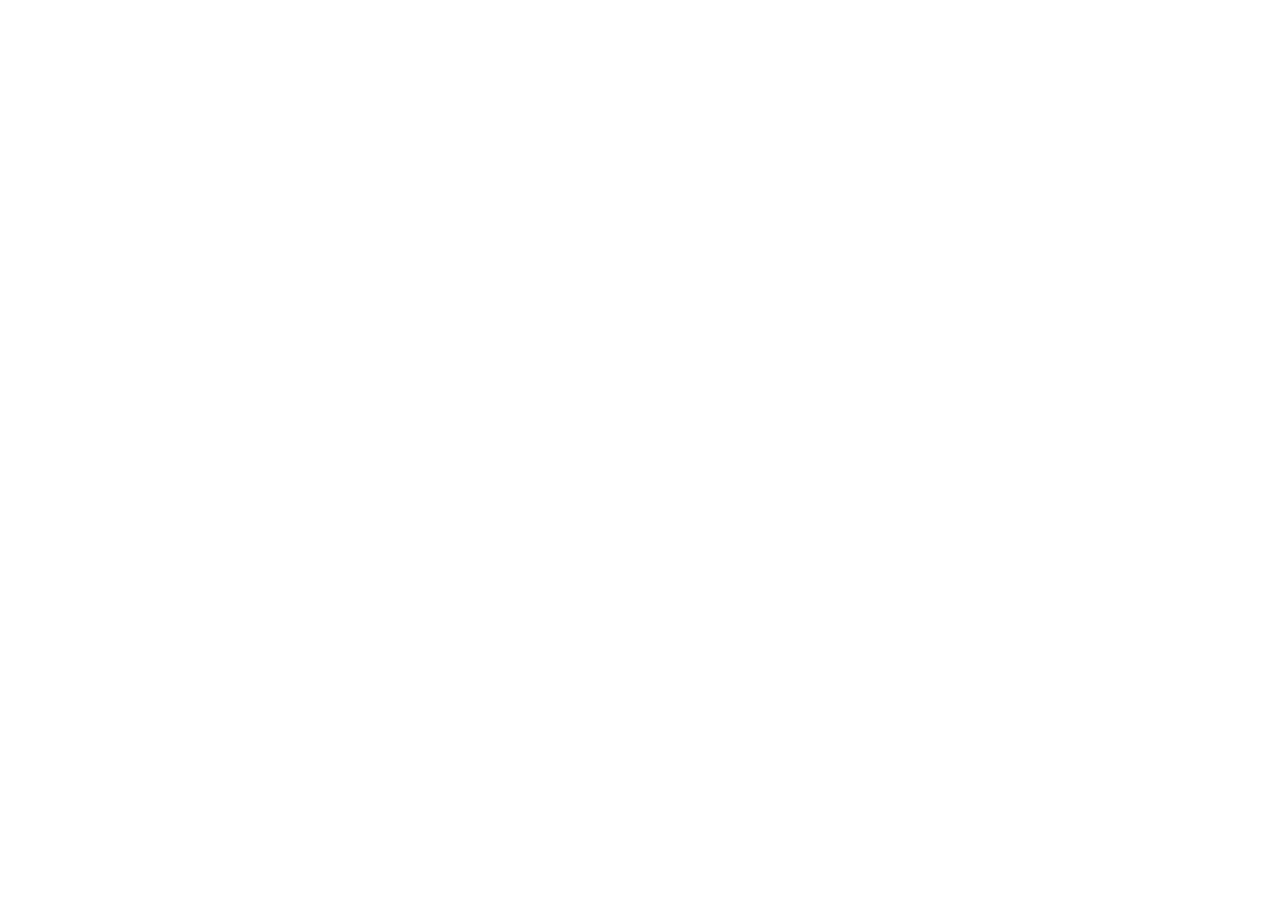
==== index.html @ d9aaab28 "chore: initial project setup" ====
<!doctype html>
<html lang="en">
  <head>
    <meta charset="UTF-8" />
    <meta name="viewport" content="width=device-width, initial-scale=1" />
    <title></title>
    <link href="css/style.css" rel="stylesheet" />
  </head>
  <body></body>
</html>
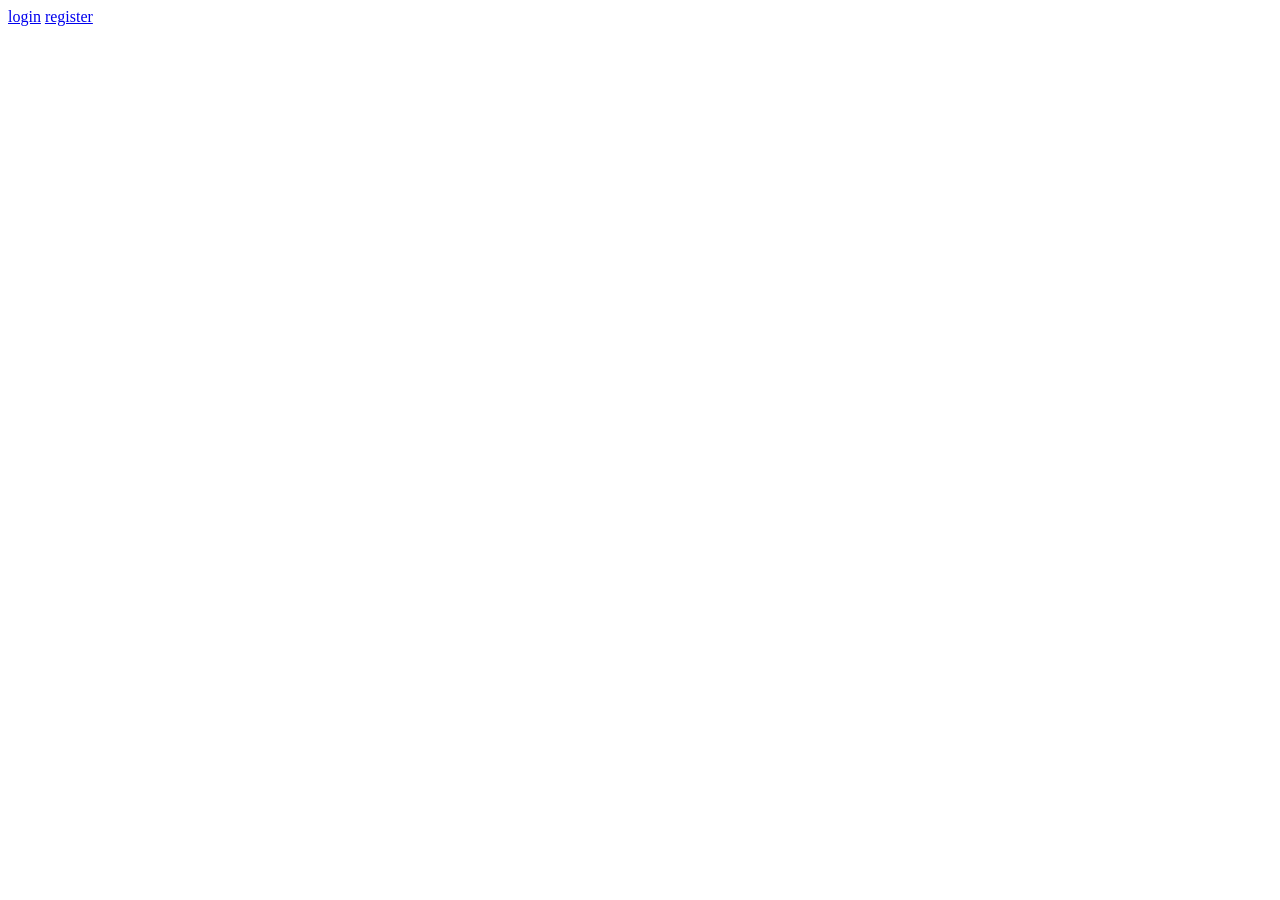
==== commit 44cce326: "chore(ui): add test button to navigation login and register pages" ====
--- a/index.html
+++ b/index.html
@@ -6,5 +6,8 @@
     <title></title>
     <link href="css/style.css" rel="stylesheet" />
   </head>
-  <body></body>
+  <body>
+    <a href="pages/login.html">login</a>
+    <a href="pages/register.html">register</a>
+  </body>
 </html>
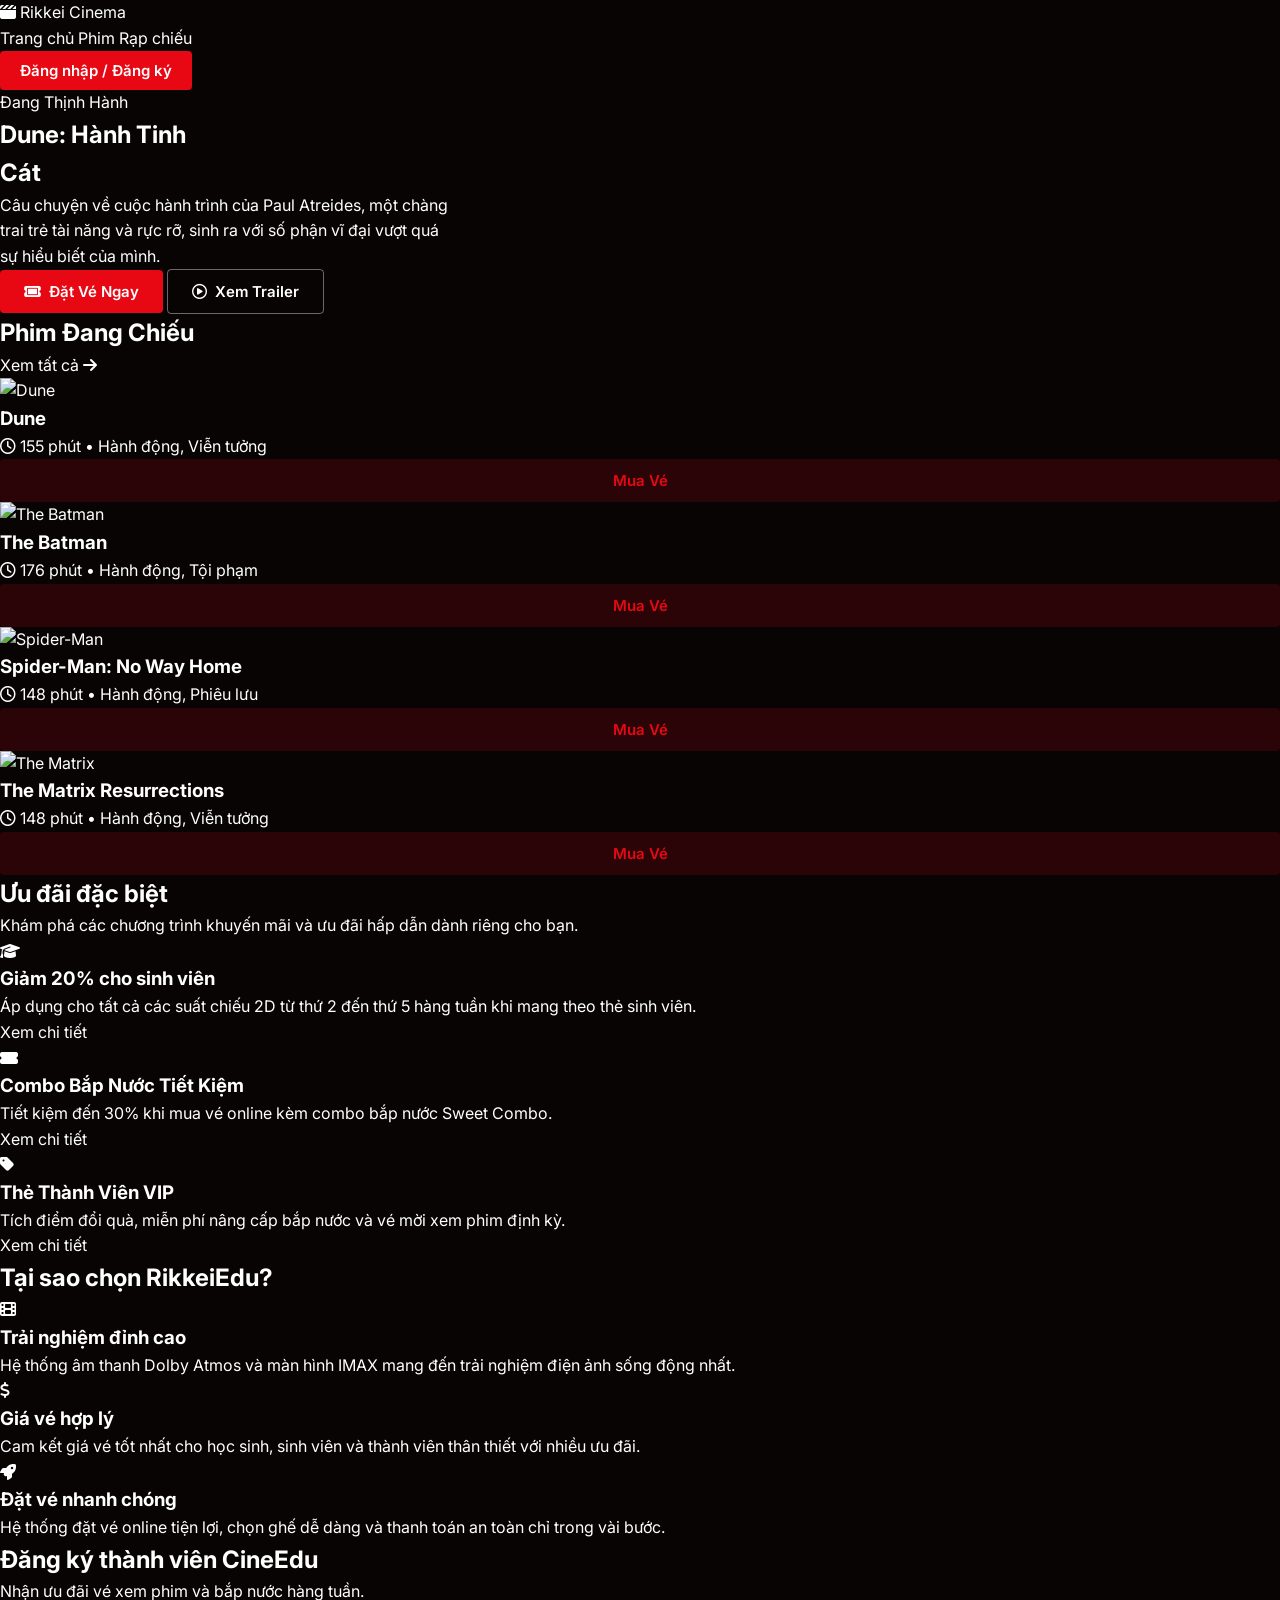
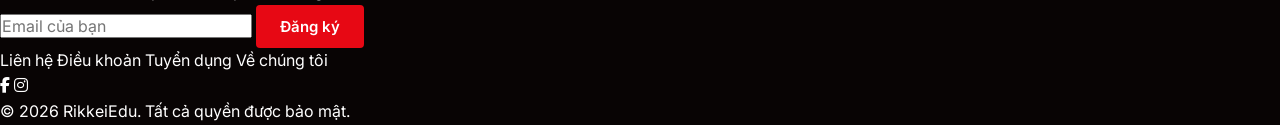
==== commit 5266926e: "feat(ui): implement home page ui" ====
--- a/index.html
+++ b/index.html
@@ -1,13 +1,321 @@
 <!doctype html>
-<html lang="en">
+<html lang="vi">
   <head>
     <meta charset="UTF-8" />
-    <meta name="viewport" content="width=device-width, initial-scale=1" />
-    <title></title>
-    <link href="css/style.css" rel="stylesheet" />
+    <meta name="viewport" content="width=device-width, initial-scale=1.0" />
+    <link rel="stylesheet" href="./styles/index.css" />
+    <link rel="stylesheet" href="./styles/components/toast.css" />
+    <link rel="stylesheet" href="./styles/components/notificationModal.css" />
+    <link rel="stylesheet" href="./styles/pages/home.css" />
+    <link rel="preconnect" href="https://fonts.googleapis.com" />
+    <link rel="preconnect" href="https://fonts.gstatic.com" crossorigin />
+    <link
+      href="https://fonts.googleapis.com/css2?family=Inter:ital,opsz,wght@0,14..32,100..900;1,14..32,100..900&display=swap"
+      rel="stylesheet"
+    />
+    <link
+      rel="stylesheet"
+      href="https://cdnjs.cloudflare.com/ajax/libs/font-awesome/6.4.2/css/all.min.css"
+    />
+    <title>Rikkei Cinema - Đặt vé xem phim trực tuyến</title>
   </head>
+
   <body>
-    <a href="pages/login.html">login</a>
-    <a href="pages/register.html">register</a>
+    <!-- Header -->
+    <header class="header" id="header">
+      <div class="header-container">
+        <div class="logo">
+          <i class="fa-solid fa-clapperboard"></i>
+          <a href="index.html" class="logo-text">Rikkei <span>Cinema</span></a>
+        </div>
+
+        <nav class="navbar">
+          <a href="#home" class="nav-link active">Trang chủ</a>
+          <a href="#now-showing" class="nav-link">Phim</a>
+          <a href="#special-offers" class="nav-link">Rạp chiếu</a>
+        </nav>
+
+        <div class="header-actions">
+          <button class="btn btn-primary btn-header"></button>
+        </div>
+      </div>
+    </header>
+
+    <main>
+      <!-- Hero Section -->
+      <section class="hero" id="home">
+        <div class="hero-background"></div>
+        <div class="container hero-container">
+          <div class="hero-content">
+            <span class="hero-badge"
+              ><span class="dot"></span> Đang Thịnh Hành</span
+            >
+            <h1 class="hero-title" id="hero-title">Dune: Hành Tinh<br />Cát</h1>
+            <p class="hero-description" id="hero-description">
+              Câu chuyện về cuộc hành trình của Paul Atreides, một chàng<br />trai
+              trẻ tài năng và rực rỡ, sinh ra với số phận vĩ đại vượt quá<br />sự
+              hiểu biết của mình.
+            </p>
+            <div class="hero-buttons">
+              <button class="btn btn-primary" id="btn-book-ticket">
+                <i class="fa-solid fa-ticket"></i>
+                Đặt Vé Ngay
+              </button>
+              <button class="btn btn-secondary" id="btn-watch-trailer">
+                <i class="fa-regular fa-circle-play"></i>
+                Xem Trailer
+              </button>
+            </div>
+          </div>
+        </div>
+      </section>
+
+      <!-- Now Showing Section -->
+      <section class="now-showing" id="now-showing">
+        <div class="container">
+          <div class="section-header space-between">
+            <h2 class="section-title">Phim Đang Chiếu</h2>
+            <a href="#now-showing" class="link-view-all"
+              >Xem tất cả <i class="fa-solid fa-arrow-right"></i
+            ></a>
+          </div>
+
+          <div class="movies-grid" id="movies-grid">
+            <!-- Movie 1 -->
+            <div class="movie-card">
+              <div class="movie-poster">
+                <img
+                  src="https://image.tmdb.org/t/p/w500/d5NXSklXo0qyIYkgV94XAgMIckC.jpg"
+                  alt="Dune"
+                />
+              </div>
+              <div class="movie-info">
+                <h3 class="movie-title">Dune</h3>
+                <div class="movie-meta">
+                  <span><i class="fa-regular fa-clock"></i> 155 phút</span>
+                  <span class="movie-dot">&bull;</span>
+                  <span class="movie-genre">Hành động, Viễn tưởng</span>
+                </div>
+                <button class="btn btn-book">Mua Vé</button>
+              </div>
+            </div>
+
+            <!-- Movie 2 -->
+            <div class="movie-card">
+              <div class="movie-poster">
+                <img
+                  src="https://image.tmdb.org/t/p/w500/74xTEgt7R36Fpooo50r9T25onhq.jpg"
+                  alt="The Batman"
+                />
+              </div>
+              <div class="movie-info">
+                <h3 class="movie-title">The Batman</h3>
+                <div class="movie-meta">
+                  <span><i class="fa-regular fa-clock"></i> 176 phút</span>
+                  <span class="movie-dot">&bull;</span>
+                  <span class="movie-genre">Hành động, Tội phạm</span>
+                </div>
+                <button class="btn btn-book">Mua Vé</button>
+              </div>
+            </div>
+
+            <!-- Movie 3 -->
+            <div class="movie-card">
+              <div class="movie-poster">
+                <img
+                  src="https://image.tmdb.org/t/p/w500/1g0dhYtq4irTY1GPXvft6k4YLjm.jpg"
+                  alt="Spider-Man"
+                />
+              </div>
+              <div class="movie-info">
+                <h3 class="movie-title">Spider-Man: No Way Home</h3>
+                <div class="movie-meta">
+                  <span><i class="fa-regular fa-clock"></i> 148 phút</span>
+                  <span class="movie-dot">&bull;</span>
+                  <span class="movie-genre">Hành động, Phiêu lưu</span>
+                </div>
+                <button class="btn btn-book">Mua Vé</button>
+              </div>
+            </div>
+
+            <!-- Movie 4 -->
+            <div class="movie-card">
+              <div class="movie-poster">
+                <img
+                  src="https://image.tmdb.org/t/p/w500/8c4a8kE7PizaGQQnditMmI1xbRp.jpg"
+                  alt="The Matrix"
+                />
+              </div>
+              <div class="movie-info">
+                <h3 class="movie-title">The Matrix Resurrections</h3>
+                <div class="movie-meta">
+                  <span><i class="fa-regular fa-clock"></i> 148 phút</span>
+                  <span class="movie-dot">&bull;</span>
+                  <span class="movie-genre">Hành động, Viễn tưởng</span>
+                </div>
+                <button class="btn btn-book">Mua Vé</button>
+              </div>
+            </div>
+          </div>
+        </div>
+      </section>
+
+      <!-- Special Offers Section -->
+      <section class="special-offers" id="special-offers">
+        <div class="container">
+          <div class="section-header text-center">
+            <h2 class="section-title">Ưu đãi đặc biệt</h2>
+            <p class="section-subtitle">
+              Khám phá các chương trình khuyến mãi và ưu đãi hấp dẫn dành riêng
+              cho bạn.
+            </p>
+          </div>
+
+          <div class="offers-grid">
+            <div class="offer-card">
+              <div class="offer-icon">
+                <i class="fa-solid fa-graduation-cap"></i>
+              </div>
+              <h3>Giảm 20% cho sinh viên</h3>
+              <p>
+                Áp dụng cho tất cả các suất chiếu 2D từ thứ 2 đến thứ 5 hàng
+                tuần khi mang theo thẻ sinh viên.
+              </p>
+              <a href="#" class="offer-link">Xem chi tiết</a>
+            </div>
+
+            <div class="offer-card">
+              <div class="offer-icon">
+                <i class="fa-solid fa-ticket-simple"></i>
+              </div>
+              <h3>Combo Bắp Nước Tiết Kiệm</h3>
+              <p>
+                Tiết kiệm đến 30% khi mua vé online kèm combo bắp nước Sweet
+                Combo.
+              </p>
+              <a href="#" class="offer-link">Xem chi tiết</a>
+            </div>
+
+            <div class="offer-card">
+              <div class="offer-icon">
+                <i class="fa-solid fa-tag"></i>
+              </div>
+              <h3>Thẻ Thành Viên VIP</h3>
+              <p>
+                Tích điểm đổi quà, miễn phí nâng cấp bắp nước và vé mời xem phim
+                định kỳ.
+              </p>
+              <a href="#" class="offer-link">Xem chi tiết</a>
+            </div>
+          </div>
+        </div>
+      </section>
+
+      <!-- Why Choose Us Section -->
+      <section class="why-choose-us" id="about">
+        <div class="container">
+          <div class="section-header text-center">
+            <h2 class="section-title">Tại sao chọn RikkeiEdu?</h2>
+          </div>
+
+          <div class="features-grid">
+            <div class="feature-card">
+              <div class="feature-icon">
+                <i class="fa-solid fa-film"></i>
+              </div>
+              <h3>Trải nghiệm đỉnh cao</h3>
+              <p>
+                Hệ thống âm thanh Dolby Atmos và màn hình IMAX mang đến trải
+                nghiệm điện ảnh sống động nhất.
+              </p>
+            </div>
+
+            <div class="feature-card">
+              <div class="feature-icon">
+                <i class="fa-solid fa-dollar-sign"></i>
+              </div>
+              <h3>Giá vé hợp lý</h3>
+              <p>
+                Cam kết giá vé tốt nhất cho học sinh, sinh viên và thành viên
+                thân thiết với nhiều ưu đãi.
+              </p>
+            </div>
+
+            <div class="feature-card">
+              <div class="feature-icon">
+                <i class="fa-solid fa-rocket"></i>
+              </div>
+              <h3>Đặt vé nhanh chóng</h3>
+              <p>
+                Hệ thống đặt vé online tiện lợi, chọn ghế dễ dàng và thanh toán
+                an toàn chỉ trong vài bước.
+              </p>
+            </div>
+          </div>
+        </div>
+      </section>
+
+      <!-- Newsletter Section -->
+      <section class="newsletter" id="newsletter">
+        <div class="container">
+          <div class="newsletter-content">
+            <div class="newsletter-text">
+              <h2>Đăng ký thành viên CineEdu</h2>
+              <p>Nhận ưu đãi vé xem phim và bắp nước hàng tuần.</p>
+            </div>
+            <form class="newsletter-form" id="newsletter-form">
+              <div class="newsletter-input-group">
+                <input
+                  type="email"
+                  id="newsletter-email"
+                  placeholder="Email của bạn"
+                  required
+                />
+                <button type="submit" class="btn btn-primary">Đăng ký</button>
+              </div>
+            </form>
+          </div>
+        </div>
+      </section>
+    </main>
+    <div id="toast-container"></div>
+    <div id="noti-modal" class="hide modal--confirm">
+      <div class="noti-content">
+        <div class="noti-title">
+          <span> <i class="fa-solid fa-circle-info"></i> </span>
+          <i class="fa-solid fa-xmark"></i>
+        </div>
+
+        <div class="noti-message">
+          <span></span>
+        </div>
+
+        <div class="noti-actions"></div>
+      </div>
+    </div>
+    <!-- Footer -->
+    <footer class="footer">
+      <div class="container">
+        <div class="footer-content">
+          <div class="footer-links-inline">
+            <a href="#">Liên hệ</a>
+            <a href="#">Điều khoản</a>
+            <a href="#">Tuyển dụng</a>
+            <a href="#">Về chúng tôi</a>
+          </div>
+          <div class="social-links">
+            <a href="#"><i class="fa-brands fa-facebook-f"></i></a>
+            <a href="#"><i class="fa-brands fa-instagram"></i></a>
+          </div>
+        </div>
+
+        <div class="footer-bottom">
+          <p>&copy; 2026 RikkeiEdu. Tất cả quyền được bảo mật.</p>
+        </div>
+      </div>
+    </footer>
+
+    <!-- Scripts -->
+    <script type="module" src="./scripts/pages/homePage.js"></script>
   </body>
 </html>
--- a/styles/index.css
+++ b/styles/index.css
@@ -0,0 +1,6 @@
+/* Main styles */
+@import url("./base/variables.css");
+@import url("./base/reset.css");
+@import url("./base/typography.css");
+@import url("./components/button.css");
+@import url("./components/toast.css");
--- a/styles/components/toast.css
+++ b/styles/components/toast.css
@@ -0,0 +1,42 @@
+#toast-container {
+  position: fixed;
+  top: 20px;
+  right: 20px;
+  display: flex;
+  flex-direction: column;
+  gap: 12px;
+  z-index: 9999;
+}
+
+.toast {
+  font-family: "Inter", sans-serif;
+  min-width: 300px;
+  padding: 16px 20px;
+  border-radius: 10px;
+  color: white;
+  background: #2f3a4a;
+  box-shadow: 0 10px 25px rgba(0, 0, 0, 0.2);
+
+  transform: translateX(120%);
+  opacity: 0;
+  transition: all 0.4s ease;
+}
+
+.toast.success {
+  border-left: 5px solid #22c55e;
+}
+
+.toast.error {
+  border-left: 5px solid #ef4444;
+}
+
+.toast.show {
+  transform: translateX(0);
+  opacity: 1;
+}
+
+/* slide out */
+.toast.hide {
+  transform: translateX(120%);
+  opacity: 0;
+}
--- a/styles/components/notificationModal.css
+++ b/styles/components/notificationModal.css
@@ -0,0 +1,109 @@
+/* Floating Notification Modal - Unified styling for all pages */
+
+#noti-modal {
+  position: fixed;
+  inset: 0;
+  background: rgba(0, 0, 0, 0.6);
+  z-index: 10000;
+  width: 100%;
+  height: 100%;
+  display: flex;
+  justify-content: center;
+  align-items: center;
+}
+
+.modal--confirm .noti-actions {
+  display: flex;
+}
+
+.modal--info .noti-actions {
+  display: none;
+}
+
+.noti-content {
+  background: var(--noti-bg, var(--home-bg-card, var(--bg-card)));
+  border: 1px solid var(--noti-border, var(--home-border-card, var(--border-card)));
+  padding: 24px;
+  border-radius: 12px;
+  width: 420px;
+  display: flex;
+  flex-direction: column;
+  gap: 20px;
+  box-shadow: 0 20px 50px rgba(0, 0, 0, 0.5);
+}
+
+.noti-title {
+  display: flex;
+  justify-content: space-between;
+  align-items: center;
+  font-weight: 600;
+  font-size: 1.125rem;
+  color: var(--noti-text-main, var(--home-text-main, var(--text-main)));
+}
+
+.noti-title span {
+  display: flex;
+  align-items: center;
+  gap: 10px;
+}
+
+.noti-title i:first-child {
+  color: var(--noti-primary, var(--primary-red));
+}
+
+.noti-title .fa-xmark {
+  cursor: pointer;
+  color: var(--noti-text-muted, var(--home-text-muted, var(--text-muted)));
+  transition: color 0.2s;
+}
+
+.noti-title .fa-xmark:hover {
+  color: var(--noti-text-main, var(--home-text-main, var(--text-main)));
+}
+
+.noti-message {
+  font-size: 0.9375rem;
+  color: var(--noti-text-muted, var(--home-text-muted, var(--text-muted)));
+  border-top: 1px solid var(--noti-border, var(--home-border-card, var(--border-card)));
+  border-bottom: 1px solid var(--noti-border, var(--home-border-card, var(--border-card)));
+  padding: 20px 0;
+  line-height: 1.6;
+}
+
+#noti-modal.hide {
+  display: none;
+}
+
+.noti-actions {
+  display: flex;
+  justify-content: flex-end;
+  gap: 12px;
+}
+
+.noti-actions .btn {
+  padding: 10px 20px;
+  border-radius: 6px;
+  font-weight: 600;
+  cursor: pointer;
+  transition: all 0.2s;
+  border: none;
+}
+
+.noti-actions .btn.cancel {
+  background: transparent;
+  color: var(--noti-text-main, var(--home-text-main, var(--text-main)));
+  border: 1px solid var(--noti-border, var(--home-border-card, var(--border-card)));
+}
+
+.noti-actions .btn.cancel:hover {
+  background: rgba(255, 255, 255, 0.05);
+}
+
+.noti-actions .btn.confirm {
+  background: var(--noti-primary, var(--primary-red));
+  color: white;
+}
+
+.noti-actions .btn.confirm:hover {
+  background: var(--primary-red-hover);
+}
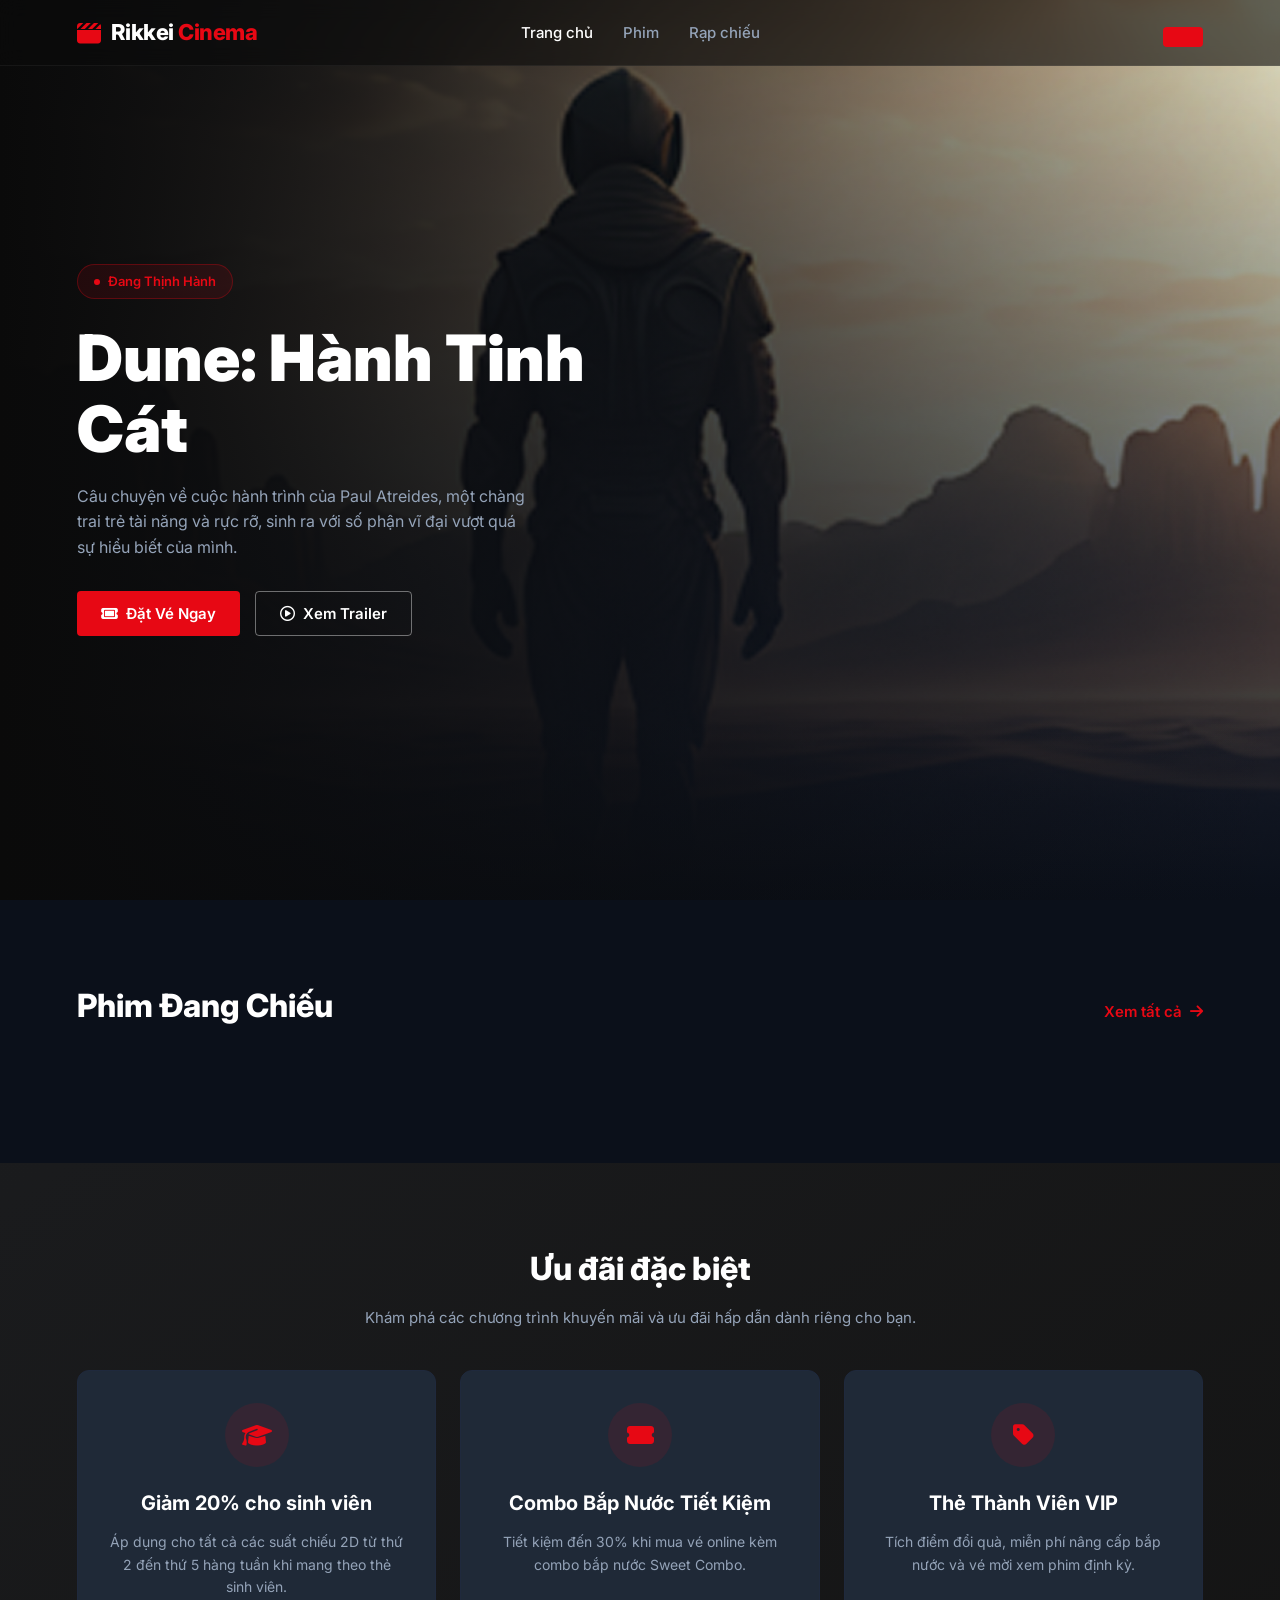
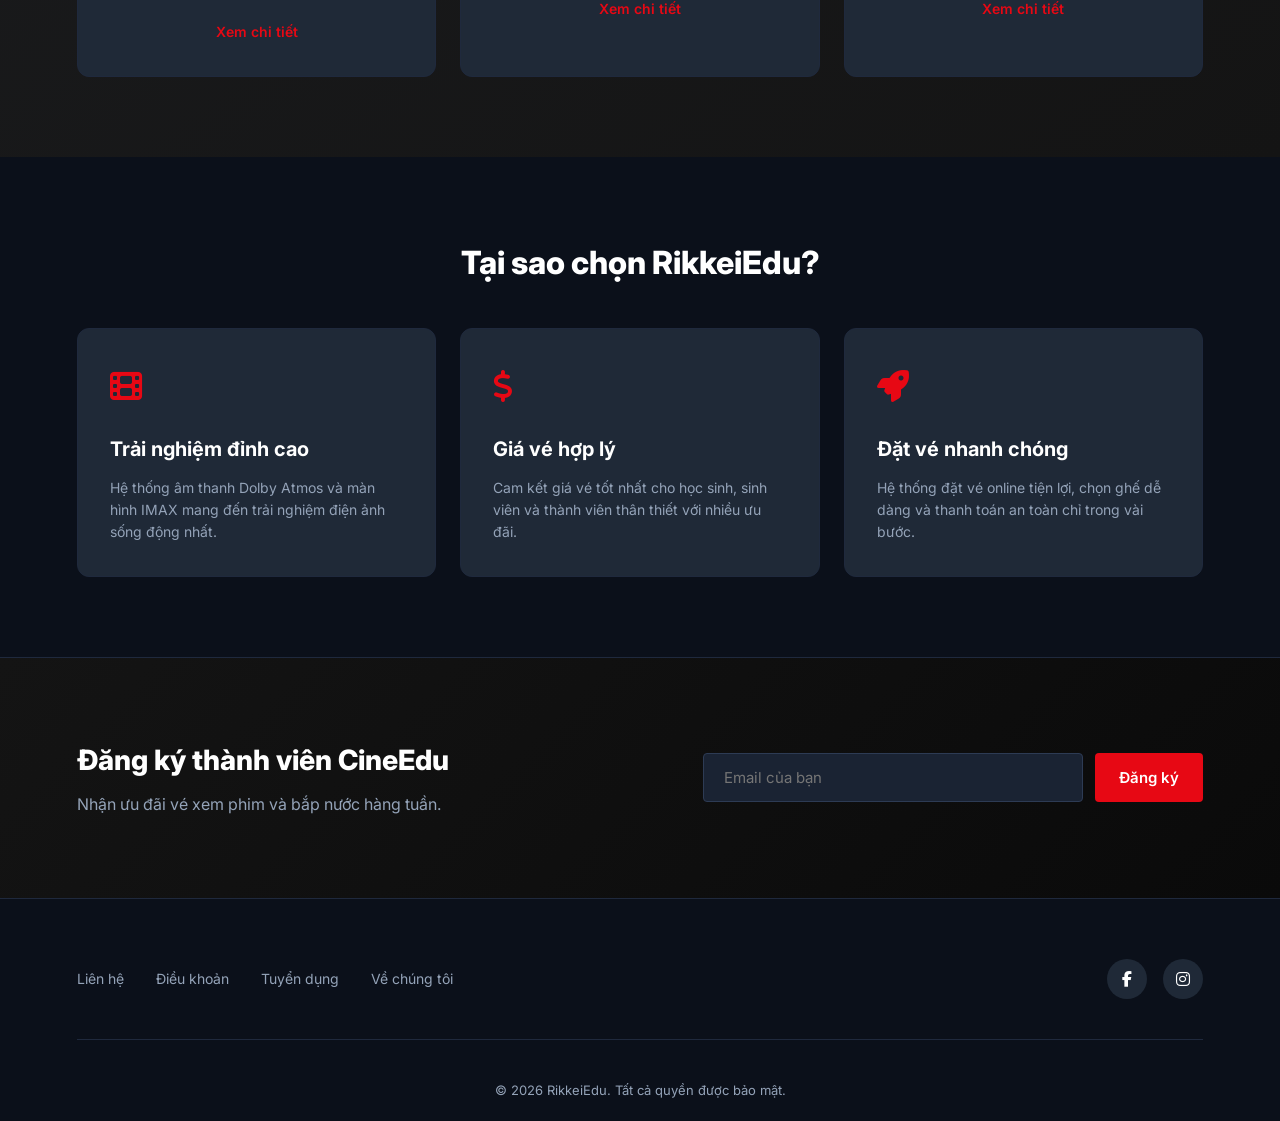
==== commit 2cfb85a8: "feat(ui): implement dynamic rendering for now-showing movies" ====
--- a/index.html
+++ b/index.html
@@ -80,83 +80,7 @@
             ></a>
           </div>
 
-          <div class="movies-grid" id="movies-grid">
-            <!-- Movie 1 -->
-            <div class="movie-card">
-              <div class="movie-poster">
-                <img
-                  src="https://image.tmdb.org/t/p/w500/d5NXSklXo0qyIYkgV94XAgMIckC.jpg"
-                  alt="Dune"
-                />
-              </div>
-              <div class="movie-info">
-                <h3 class="movie-title">Dune</h3>
-                <div class="movie-meta">
-                  <span><i class="fa-regular fa-clock"></i> 155 phút</span>
-                  <span class="movie-dot">&bull;</span>
-                  <span class="movie-genre">Hành động, Viễn tưởng</span>
-                </div>
-                <button class="btn btn-book">Mua Vé</button>
-              </div>
-            </div>
-
-            <!-- Movie 2 -->
-            <div class="movie-card">
-              <div class="movie-poster">
-                <img
-                  src="https://image.tmdb.org/t/p/w500/74xTEgt7R36Fpooo50r9T25onhq.jpg"
-                  alt="The Batman"
-                />
-              </div>
-              <div class="movie-info">
-                <h3 class="movie-title">The Batman</h3>
-                <div class="movie-meta">
-                  <span><i class="fa-regular fa-clock"></i> 176 phút</span>
-                  <span class="movie-dot">&bull;</span>
-                  <span class="movie-genre">Hành động, Tội phạm</span>
-                </div>
-                <button class="btn btn-book">Mua Vé</button>
-              </div>
-            </div>
-
-            <!-- Movie 3 -->
-            <div class="movie-card">
-              <div class="movie-poster">
-                <img
-                  src="https://image.tmdb.org/t/p/w500/1g0dhYtq4irTY1GPXvft6k4YLjm.jpg"
-                  alt="Spider-Man"
-                />
-              </div>
-              <div class="movie-info">
-                <h3 class="movie-title">Spider-Man: No Way Home</h3>
-                <div class="movie-meta">
-                  <span><i class="fa-regular fa-clock"></i> 148 phút</span>
-                  <span class="movie-dot">&bull;</span>
-                  <span class="movie-genre">Hành động, Phiêu lưu</span>
-                </div>
-                <button class="btn btn-book">Mua Vé</button>
-              </div>
-            </div>
-
-            <!-- Movie 4 -->
-            <div class="movie-card">
-              <div class="movie-poster">
-                <img
-                  src="https://image.tmdb.org/t/p/w500/8c4a8kE7PizaGQQnditMmI1xbRp.jpg"
-                  alt="The Matrix"
-                />
-              </div>
-              <div class="movie-info">
-                <h3 class="movie-title">The Matrix Resurrections</h3>
-                <div class="movie-meta">
-                  <span><i class="fa-regular fa-clock"></i> 148 phút</span>
-                  <span class="movie-dot">&bull;</span>
-                  <span class="movie-genre">Hành động, Viễn tưởng</span>
-                </div>
-                <button class="btn btn-book">Mua Vé</button>
-              </div>
-            </div>
-          </div>
+          <div class="movies-grid" id="movies-grid"></div>
         </div>
       </section>
 
@@ -316,6 +240,7 @@
     </footer>
 
     <!-- Scripts -->
+    <script src="./scripts/config/storage.js"></script>
     <script type="module" src="./scripts/pages/homePage.js"></script>
   </body>
 </html>
--- a/styles/pages/home.css
+++ b/styles/pages/home.css
@@ -0,0 +1,519 @@
+/* Home Page Specific Styles */
+/* Header */
+.header {
+  position: fixed;
+  top: 0;
+  left: 0;
+  right: 0;
+  z-index: 1000;
+  background: rgba(10, 10, 10, 0.6);
+  backdrop-filter: blur(10px);
+  border-bottom: 1px solid rgba(255, 255, 255, 0.05);
+}
+.header-container {
+  width: 100%;
+  padding: 15px 6%;
+  display: grid;
+  grid-template-columns: 1fr auto 1fr;
+  align-items: center;
+}
+.logo {
+  display: flex;
+  align-items: center;
+  gap: 10px;
+}
+.logo i {
+  color: var(--primary-red);
+  font-size: 24px;
+}
+.logo-text {
+  font-size: 22px;
+  font-weight: 800;
+  letter-spacing: -0.5px;
+}
+.logo-text span {
+  color: var(--primary-red);
+}
+.navbar {
+  display: flex;
+  align-items: center;
+  gap: 30px;
+}
+.nav-link {
+  font-size: 15px;
+  color: var(--home-text-muted);
+  font-weight: 500;
+  transition: color 0.3s;
+}
+.nav-link:hover,
+.nav-link.active {
+  color: var(--white);
+}
+.header-actions {
+  justify-self: end;
+}
+
+body {
+  background-color: var(--home-bg-page);
+}
+
+main {
+  display: flex;
+  flex-direction: column;
+}
+
+/* Hero Section */
+.hero {
+  position: relative;
+  height: 100vh;
+  min-height: 600px;
+  display: flex;
+  align-items: center;
+}
+.hero-background {
+  position: absolute;
+  inset: 0;
+  background: url("../../assets/images/home/background.png") center/cover
+    no-repeat;
+  z-index: -1;
+}
+.hero-background::after {
+  content: "";
+  position: absolute;
+  inset: 0;
+  background:
+    linear-gradient(
+      to right,
+      rgba(10, 10, 10, 1) 0%,
+      rgba(10, 10, 10, 0.6) 40%,
+      rgba(10, 10, 10, 0) 100%
+    ),
+    linear-gradient(to top, var(--home-bg-page) 0%, transparent 20%);
+}
+.hero-container {
+  width: 100%;
+}
+.hero-content {
+  position: relative;
+  z-index: 10;
+  max-width: 600px;
+}
+.hero-badge {
+  display: inline-flex;
+  align-items: center;
+  gap: 8px;
+  padding: 6px 16px;
+  background: rgba(231, 8, 20, 0.1);
+  border: 1px solid rgba(231, 8, 20, 0.3);
+  color: var(--primary-red);
+  font-size: 13px;
+  font-weight: 600;
+  border-radius: 30px;
+  margin-bottom: 24px;
+}
+.hero-badge .dot {
+  width: 6px;
+  height: 6px;
+  background: var(--primary-red);
+  border-radius: 50%;
+  animation: blink 1.5s infinite;
+}
+@keyframes blink {
+  0%,
+  100% {
+    opacity: 1;
+  }
+  50% {
+    opacity: 0.4;
+  }
+}
+.hero-title {
+  font-size: 64px;
+  font-weight: 900;
+  line-height: 1.1;
+  margin-bottom: 20px;
+}
+.hero-description {
+  font-size: 16px;
+  color: var(--home-text-muted);
+  margin-bottom: 30px;
+  line-height: 1.6;
+}
+.hero-buttons {
+  display: flex;
+  gap: 15px;
+}
+
+/* Sections */
+.now-showing,
+.special-offers,
+.why-choose-us,
+.newsletter {
+  padding: 80px 0;
+}
+
+.now-showing,
+.why-choose-us,
+.newsletter {
+  display: flex;
+  justify-content: center;
+}
+
+.container {
+  width: 100%;
+  padding: 0 6%;
+}
+
+.section-header {
+  margin-bottom: 40px;
+}
+.section-header.text-center {
+  text-align: center;
+}
+.section-header.space-between {
+  display: flex;
+  align-items: center;
+  justify-content: space-between;
+}
+.section-title {
+  font-size: 32px;
+  font-weight: 800;
+  margin-bottom: 12px;
+}
+.section-subtitle {
+  color: var(--home-text-muted);
+  font-size: 15px;
+  max-width: 600px;
+  margin: 0 auto;
+}
+.link-view-all {
+  color: var(--primary-red);
+  font-size: 15px;
+  font-weight: 600;
+  display: flex;
+  align-items: center;
+  gap: 8px;
+  transition: color 0.3s;
+}
+.link-view-all:hover {
+  color: var(--white);
+}
+
+/* Movies Grid */
+.movies-grid {
+  display: grid;
+  grid-template-columns: repeat(4, 1fr);
+  gap: 24px;
+}
+.movie-card {
+  background: var(--home-bg-card);
+  padding: 16px;
+  border-radius: 8px;
+  transition: transform 0.3s ease;
+}
+.movie-card:hover {
+  transform: translateY(-5px);
+}
+.movie-poster {
+  width: 100%;
+  aspect-ratio: 2 / 3;
+  overflow: hidden;
+  border-radius: 8px;
+}
+.movie-poster img {
+  width: 100%;
+  height: 100%;
+  object-fit: cover;
+  transition: transform 0.3s ease;
+}
+.movie-card:hover .movie-poster img {
+  transform: scale(1.05);
+}
+.movie-info {
+  padding: 16px 0 0 0;
+}
+.movie-title {
+  font-size: 18px;
+  font-weight: 700;
+  margin-bottom: 8px;
+  white-space: nowrap;
+  overflow: hidden;
+  text-overflow: ellipsis;
+}
+.movie-meta {
+  display: flex;
+  align-items: center;
+  flex-wrap: wrap;
+  gap: 8px;
+  font-size: 13px;
+  color: var(--home-text-muted);
+  margin-bottom: 20px;
+}
+.movie-dot {
+  color: var(--border-checkbox);
+}
+.movie-meta i {
+  margin-right: 4px;
+}
+
+/* Offers Grid */
+.special-offers {
+  background: linear-gradient(
+    145deg,
+    rgba(30, 30, 30, 0.8) 0%,
+    rgba(20, 20, 20, 1) 100%
+  );
+  display: flex;
+  justify-content: center;
+}
+.offers-grid {
+  display: grid;
+  grid-template-columns: repeat(3, 1fr);
+  gap: 24px;
+}
+.offer-card {
+  background: var(--home-bg-card);
+  border: 1px solid var(--home-border-card);
+  border-radius: 12px;
+  padding: 32px;
+  text-align: center;
+  transition:
+    transform 0.3s ease,
+    border-color 0.3s ease;
+}
+.offer-card:hover {
+  transform: translateY(-5px);
+  border-color: var(--primary-red);
+}
+.offer-icon {
+  width: 64px;
+  height: 64px;
+  background: rgba(231, 8, 20, 0.1);
+  color: var(--primary-red);
+  border-radius: 50%;
+  display: flex;
+  align-items: center;
+  justify-content: center;
+  font-size: 24px;
+  margin: 0 auto 20px;
+}
+.offer-card h3 {
+  font-size: 20px;
+  font-weight: 700;
+  margin-bottom: 12px;
+}
+.offer-card p {
+  color: var(--home-text-muted);
+  font-size: 14px;
+  line-height: 1.6;
+  margin-bottom: 20px;
+}
+.offer-link {
+  color: var(--primary-red);
+  font-size: 14px;
+  font-weight: 600;
+}
+
+/* Features Grid */
+.features-grid {
+  display: grid;
+  grid-template-columns: repeat(3, 1fr);
+  gap: 24px;
+}
+.feature-card {
+  background: var(--home-bg-card);
+  border: 1px solid var(--home-border-card);
+
+  border-radius: 12px;
+  padding: 32px;
+  transition: background 0.3s ease;
+  transition:
+    transform 0.3s ease,
+    border-color 0.3s ease;
+}
+.feature-card:hover {
+  transform: translateY(-5px);
+  border-color: var(--primary-red);
+}
+.feature-icon {
+  font-size: 32px;
+  color: var(--primary-red);
+  margin-bottom: 20px;
+}
+.feature-card h3 {
+  font-size: 20px;
+  font-weight: 700;
+  margin-bottom: 12px;
+}
+.feature-card p {
+  color: var(--home-text-muted);
+  font-size: 14px;
+  line-height: 1.6;
+}
+
+/* Newsletter Section */
+.newsletter {
+  background: linear-gradient(
+    135deg,
+    rgba(20, 20, 20, 1) 0%,
+    rgba(10, 10, 10, 1) 100%
+  );
+  border-top: 1px solid var(--home-border-card);
+  border-bottom: 1px solid var(--home-border-card);
+}
+.newsletter-content {
+  display: flex;
+  align-items: center;
+  justify-content: space-between;
+  gap: 40px;
+}
+.newsletter-text h2 {
+  font-size: 28px;
+  font-weight: 800;
+  margin-bottom: 10px;
+}
+.newsletter-text p {
+  color: var(--home-text-muted);
+}
+.newsletter-form {
+  flex: 1;
+  max-width: 500px;
+}
+.newsletter-input-group {
+  display: flex;
+  gap: 12px;
+}
+.newsletter-input-group input {
+  flex: 1;
+  background: var(--home-bg-input);
+  border: 1px solid var(--home-border-input);
+  color: var(--white);
+  padding: 14px 20px;
+  border-radius: 4px;
+  outline: none;
+  font-size: 15px;
+}
+.newsletter-input-group input:focus {
+  border-color: var(--primary-red);
+}
+
+/* Footer */
+.footer {
+  padding: 60px 0 20px;
+  background: var(--home-bg-page);
+}
+.footer-content {
+  display: flex;
+  justify-content: space-between;
+  align-items: center;
+  margin-bottom: 40px;
+  border-bottom: 1px solid var(--home-border-card);
+  padding-bottom: 40px;
+}
+.footer-links-inline {
+  display: flex;
+  gap: 32px;
+}
+.footer-links-inline a {
+  color: var(--home-text-muted);
+  font-size: 14px;
+  transition: color 0.3s;
+}
+.footer-links-inline a:hover {
+  color: var(--white);
+}
+.social-links {
+  display: flex;
+  gap: 16px;
+}
+.social-links a {
+  width: 40px;
+  height: 40px;
+  border-radius: 50%;
+  background: var(--home-bg-card);
+  color: var(--white);
+  display: flex;
+  align-items: center;
+  justify-content: center;
+  transition: background 0.3s;
+}
+.social-links a:hover {
+  background: var(--primary-red);
+}
+.footer-bottom {
+  text-align: center;
+  color: var(--home-text-muted);
+  font-size: 13px;
+}
+
+/* Notification Modal Override - Use unified admin-style modal */
+#noti-modal .noti-content {
+  background: var(--bg-card);
+  border-color: var(--border-card);
+}
+
+#noti-modal .noti-title {
+  color: var(--text-main);
+}
+
+#noti-modal .noti-title i:first-child {
+  color: var(--primary-red);
+}
+
+#noti-modal .noti-title .fa-xmark {
+  color: var(--text-muted);
+}
+
+#noti-modal .noti-title .fa-xmark:hover {
+  color: var(--text-main);
+}
+
+#noti-modal .noti-message {
+  color: var(--text-muted);
+  border-color: var(--border-card);
+}
+
+#noti-modal .btn.cancel {
+  color: var(--text-main);
+  border-color: var(--border-card);
+}
+
+#noti-modal .btn.confirm {
+  background: var(--primary-red);
+}
+
+/* Responsive basics */
+@media (max-width: 992px) {
+  .movies-grid,
+  .offers-grid,
+  .features-grid {
+    grid-template-columns: repeat(2, 1fr);
+  }
+  .newsletter-content {
+    flex-direction: column;
+    text-align: center;
+  }
+}
+@media (max-width: 768px) {
+  .movies-grid,
+  .offers-grid,
+  .features-grid {
+    grid-template-columns: 1fr;
+  }
+  .navbar,
+  .header-actions {
+    display: none;
+  }
+  .hero-title {
+    font-size: 48px;
+  }
+  .footer-content {
+    flex-direction: column;
+    gap: 24px;
+  }
+  .footer-links-inline {
+    flex-direction: column;
+    gap: 16px;
+    align-items: center;
+  }
+}
